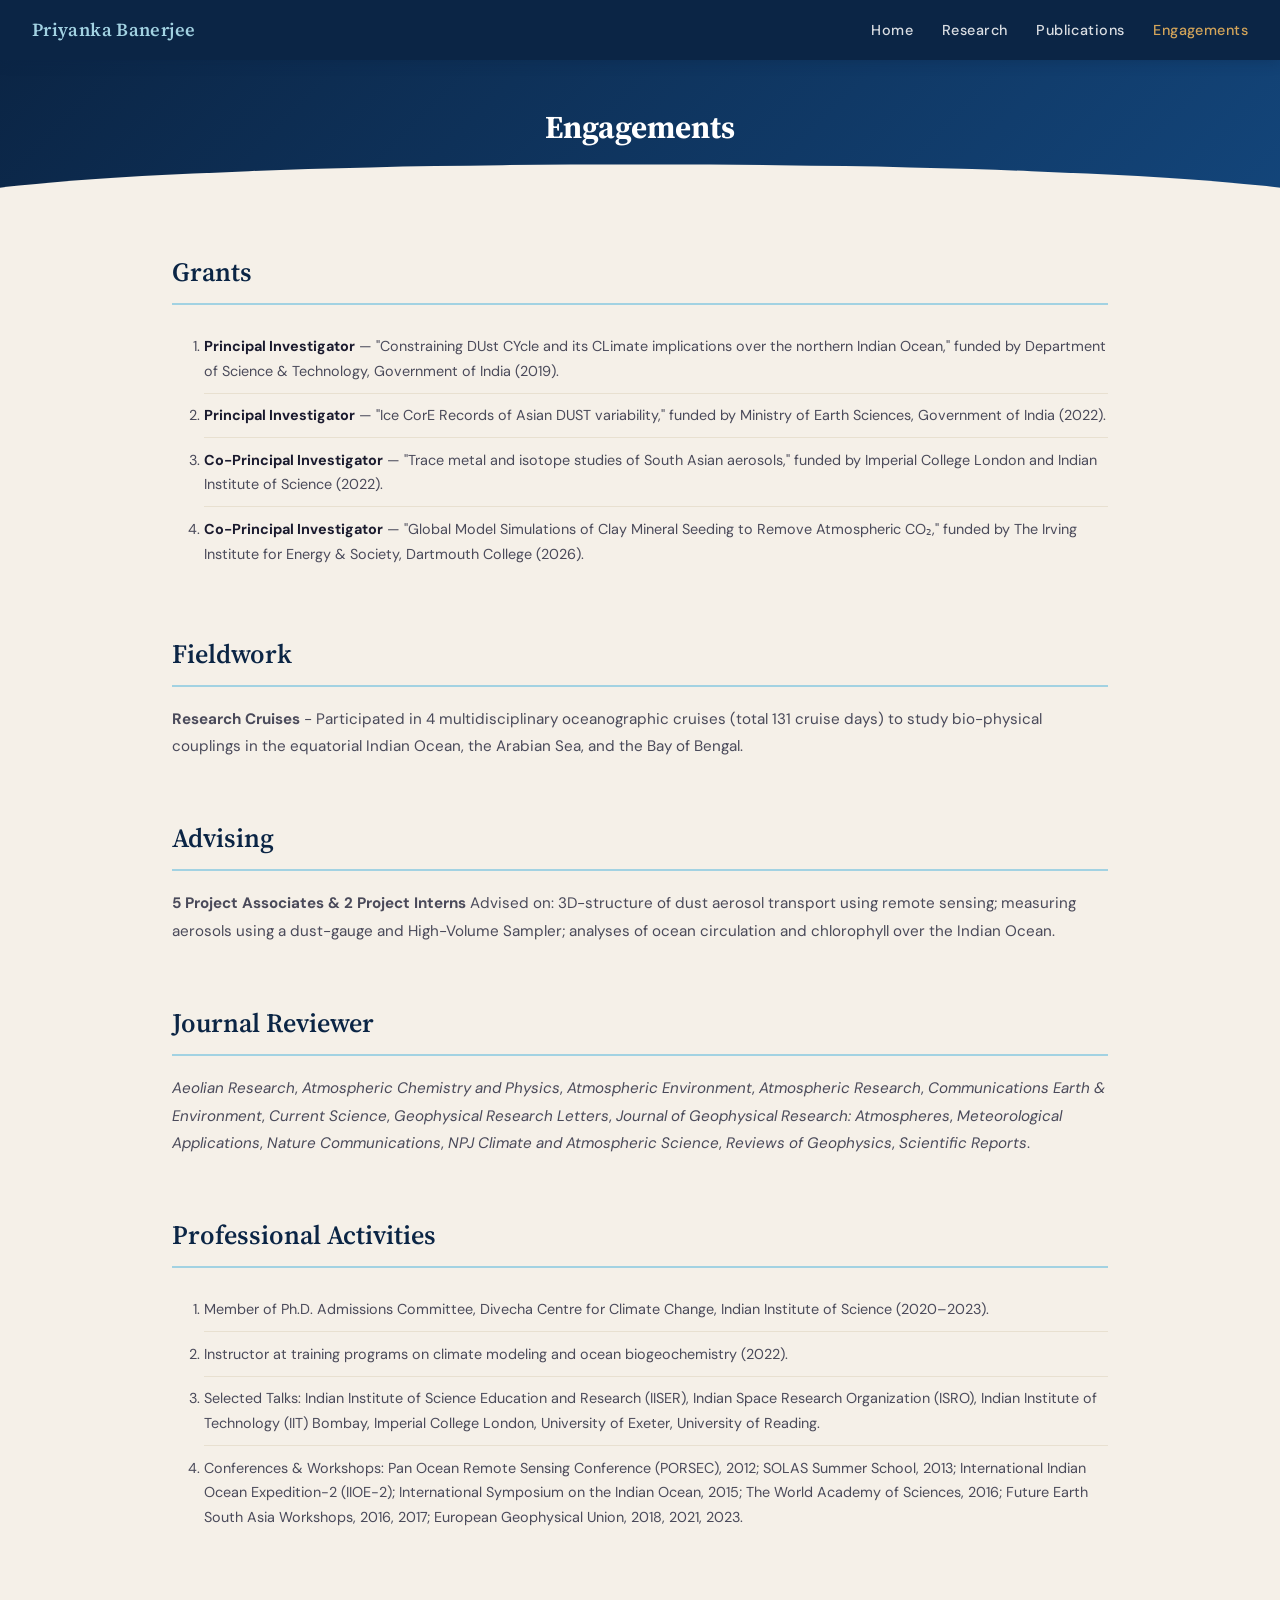
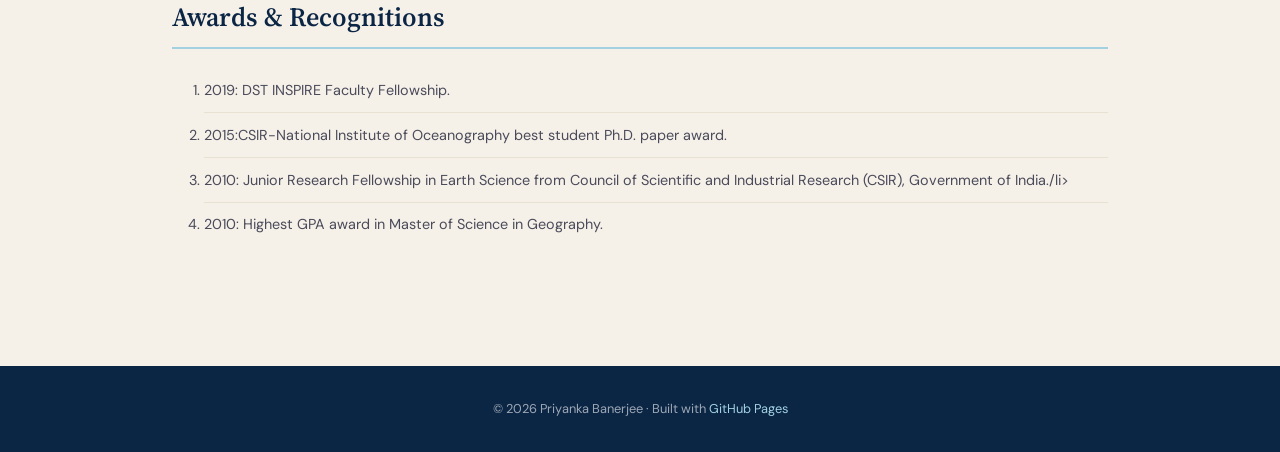
==== engagements.html @ dc3f3c4f "Add files via upload Website upload first version" ====
<!DOCTYPE html>
<html lang="en">
<head>
  <meta charset="UTF-8">
  <meta name="viewport" content="width=device-width, initial-scale=1.0">
  <title>Engagements — Priyanka Banerjee</title>
  <link rel="stylesheet" href="style.css">
</head>
<body>

<nav>
  <a href="index.html" class="site-title">Priyanka Banerjee</a>
  <ul>
    <li><a href="index.html">Home</a></li>
    <li><a href="research.html">Research</a></li>
    <li><a href="publications.html">Publications</a></li>
    <li><a href="engagements.html" class="active">Engagements</a></li>
  </ul>
</nav>

<div class="page-banner">
  <h1>Engagements</h1>
</div>

<main class="container">

<!-- ── Grants ── -->
<section>
  <h2>Grants</h2>
  <ol class="engagement-numbered">
    <li><strong>Principal Investigator</strong> — "Constraining DUst CYcle and its CLimate implications over the northern Indian Ocean," funded by Department of Science &amp; Technology, Government of India (2019).</li>
    <li><strong>Principal Investigator</strong> — "Ice CorE Records of Asian DUST variability," funded by Ministry of Earth Sciences, Government of India (2022).</li>
    <li><strong>Co-Principal Investigator</strong> — "Trace metal and isotope studies of South Asian aerosols," funded by Imperial College London and Indian Institute of Science (2022).</li>
    <li><strong>Co-Principal Investigator</strong> — "Global Model Simulations of Clay Mineral Seeding to Remove Atmospheric CO₂," funded by The Irving Institute for Energy &amp; Society, Dartmouth College (2026).</li>
  </ol>
</section>

<!-- ── Fieldwork ── -->
<section>
  <h2>Fieldwork</h2>
  <p>
    <strong>Research Cruises</strong> - Participated in 4 multidisciplinary oceanographic cruises (total 131 cruise days) to study bio-physical couplings in the equatorial Indian Ocean, the Arabian Sea, and the Bay of Bengal.
  </p>
</section>

<!-- ── Advising ── -->
<section>
  <h2>Advising</h2>
  <p>
    <strong>5 Project Associates &amp; 2 Project Interns</strong>
    Advised on: 3D-structure of dust aerosol transport using remote sensing; measuring aerosols using a dust-gauge and High-Volume Sampler; analyses of ocean circulation and chlorophyll over the Indian Ocean.
  </p>
</section>

<!-- ── Journal Reviewer ── -->
<section>
  <h2>Journal Reviewer</h2>
  <p>
    <em>Aeolian Research</em>, <em>Atmospheric Chemistry and Physics</em>, <em>Atmospheric Environment</em>, <em>Atmospheric Research</em>, <em>Communications Earth &amp; Environment</em>, <em>Current Science</em>, <em>Geophysical Research Letters</em>, <em>Journal of Geophysical Research: Atmospheres</em>, <em>Meteorological Applications</em>, <em>Nature Communications</em>, <em>NPJ Climate and Atmospheric Science</em>, <em>Reviews of Geophysics</em>, <em>Scientific Reports</em>.
  </p>
</section>

<!-- ── Professional Activities ── -->
<section>
  <h2>Professional Activities</h2>
  <ol class="engagement-numbered">
    <li>Member of Ph.D. Admissions Committee, Divecha Centre for Climate Change, Indian Institute of Science (2020–2023).</li>
    <li>Instructor at training programs on climate modeling and ocean biogeochemistry (2022).</li>
    <li>Selected Talks: Indian Institute of Science Education and Research (IISER), Indian Space Research Organization (ISRO), Indian Institute of Technology (IIT) Bombay, Imperial College London, University of Exeter, University of Reading.</li>
    <li>Conferences &amp; Workshops: Pan Ocean Remote Sensing Conference (PORSEC), 2012; SOLAS Summer School, 2013; International Indian Ocean Expedition-2 (IIOE-2); International Symposium on the Indian Ocean, 2015; The World Academy of Sciences, 2016; Future Earth South Asia Workshops, 2016, 2017; European Geophysical Union, 2018, 2021, 2023.</li>
  </ol>
</section>

<!-- ── Awards ── -->
<section>
  <h2>Awards &amp; Recognitions</h2>
  <ol class="engagement-numbered">
    <li>2019: DST INSPIRE Faculty Fellowship.</li>
    <li>2015:CSIR-National Institute of Oceanography best student Ph.D. paper award.</li>
    <li>2010: Junior Research Fellowship in Earth Science from Council of Scientific and Industrial Research (CSIR), Government of India./li>
    <li>2010: Highest GPA award in Master of Science in Geography.</li>
  </ol>
</section>

</main>

<footer>
  <p>
    &copy; 2026 Priyanka Banerjee · Built with <a href="https://pages.github.com/" target="_blank">GitHub Pages</a>
  </p>
</footer>

</body>
</html>
---- style.css ----
/* ═══════════════════════════════════════════
   Priyanka Banerjee — Personal Academic Site
   Shared Stylesheet
   ═══════════════════════════════════════════ */

@import url('https://fonts.googleapis.com/css2?family=Source+Serif+4:ital,opsz,wght@0,8..60,300;0,8..60,400;0,8..60,600;0,8..60,700;1,8..60,400&family=DM+Sans:wght@400;500;600&display=swap');

:root {
  --ocean-deep: #0b2545;
  --ocean-mid: #13457a;
  --ocean-light: #1b6ca8;
  --sea-foam: #a2d2e2;
  --sand: #f5f0e8;
  --sand-dark: #e8e0d0;
  --white: #ffffff;
  --text-primary: #1a1a2e;
  --text-secondary: #4a4a5a;
  --accent: #d4a55a;
  --accent-hover: #c4923a;
  --font-display: 'Source Serif 4', Georgia, serif;
  --font-body: 'DM Sans', 'Segoe UI', sans-serif;
}

* { margin: 0; padding: 0; box-sizing: border-box; }
html { scroll-behavior: smooth; }

body {
  font-family: var(--font-body);
  color: var(--text-primary);
  background: var(--sand);
  line-height: 1.7;
}

/* ── Navigation ── */
nav {
  position: sticky;
  top: 0;
  z-index: 100;
  background: var(--ocean-deep);
  padding: 0 2rem;
  display: flex;
  align-items: center;
  justify-content: space-between;
  height: 60px;
  box-shadow: 0 2px 12px rgba(11,37,69,0.3);
}
nav .site-title {
  font-family: var(--font-display);
  font-weight: 600;
  font-size: 1.15rem;
  color: var(--sea-foam);
  text-decoration: none;
  letter-spacing: 0.02em;
}
nav ul {
  list-style: none;
  display: flex;
  gap: 1.8rem;
}
nav ul li a {
  color: rgba(255,255,255,0.85);
  text-decoration: none;
  font-size: 0.9rem;
  font-weight: 500;
  letter-spacing: 0.03em;
  transition: color 0.2s;
}
nav ul li a:hover,
nav ul li a.active { color: var(--accent); }

/* ── Hero (home page) ── */
.hero {
  position: relative;
  background: linear-gradient(135deg, var(--ocean-deep) 0%, var(--ocean-mid) 40%, var(--ocean-light) 100%);
  min-height: 340px;
  display: flex;
  align-items: center;
  overflow: hidden;
}
.hero::before {
  content: '';
  position: absolute;
  inset: 0;
  background:
    radial-gradient(ellipse 80% 60% at 70% 80%, rgba(162,210,226,0.15), transparent),
    radial-gradient(ellipse 50% 40% at 20% 30%, rgba(212,165,90,0.08), transparent);
}
.hero::after {
  content: '';
  position: absolute;
  bottom: -2px;
  left: 0;
  width: 100%;
  height: 60px;
  background: var(--sand);
  clip-path: ellipse(55% 100% at 50% 100%);
}
.hero-content {
  position: relative;
  z-index: 1;
  max-width: 1100px;
  margin: 0 auto;
  padding: 3rem 2rem;
  display: flex;
  align-items: center;
  gap: 3rem;
}
.hero-photo {
  flex-shrink: 0;
  width: 180px;
  height: 180px;
  border-radius: 50%;
  border: 4px solid rgba(255,255,255,0.25);
  object-fit: cover;
  background: linear-gradient(135deg, var(--sea-foam), var(--ocean-mid));
  display: flex;
  align-items: center;
  justify-content: center;
  color: rgba(255,255,255,0.6);
  font-size: 0.75rem;
  font-family: var(--font-body);
  text-align: center;
}
.hero-text h1 {
  font-family: var(--font-display);
  font-weight: 700;
  font-size: 2.4rem;
  color: var(--white);
  margin-bottom: 0.3rem;
  line-height: 1.2;
}
.hero-text .subtitle {
  font-size: 1.1rem;
  color: var(--sea-foam);
  font-weight: 400;
  margin-bottom: 1rem;
}
.hero-text p {
  color: rgba(255,255,255,0.82);
  font-size: 0.95rem;
  max-width: 540px;
  line-height: 1.7;
}
.hero-links {
  margin-top: 1.2rem;
  display: flex;
  gap: 1rem;
  flex-wrap: wrap;
}
.hero-links a {
  color: var(--accent);
  text-decoration: none;
  font-size: 0.85rem;
  font-weight: 600;
  letter-spacing: 0.04em;
  padding: 0.35rem 0.7rem;
  border: 1.5px solid rgba(212,165,90,0.5);
  border-radius: 4px;
  transition: all 0.2s;
}
.hero-links a:hover {
  background: var(--accent);
  color: var(--ocean-deep);
  border-color: var(--accent);
}

/* ── Page Banner (subpages) ── */
.page-banner {
  background: linear-gradient(135deg, var(--ocean-deep), var(--ocean-mid));
  padding: 2.5rem 2rem 3rem;
  text-align: center;
  position: relative;
}
.page-banner::after {
  content: '';
  position: absolute;
  bottom: -2px;
  left: 0;
  width: 100%;
  height: 40px;
  background: var(--sand);
  clip-path: ellipse(55% 100% at 50% 100%);
}
.page-banner h1 {
  font-family: var(--font-display);
  font-weight: 700;
  font-size: 2rem;
  color: var(--white);
}
.page-banner p {
  color: var(--sea-foam);
  font-size: 0.95rem;
  margin-top: 0.4rem;
}

/* ── Main Layout ── */
.container {
  max-width: 1000px;
  margin: 0 auto;
  padding: 3rem 2rem 4rem;
}

section { margin-bottom: 3.5rem; }

section h2 {
  font-family: var(--font-display);
  font-weight: 600;
  font-size: 1.65rem;
  color: var(--ocean-deep);
  margin-bottom: 1.2rem;
  padding-bottom: 0.5rem;
  border-bottom: 2px solid var(--sea-foam);
}

section p, section li {
  font-size: 0.95rem;
  color: var(--text-secondary);
  line-height: 1.8;
}

/* ── Research Cards (home page summary) ── */
.research-grid {
  display: grid;
  grid-template-columns: 1fr 1fr;
  gap: 1.5rem;
  margin-top: 1rem;
}
.research-card {
  background: var(--white);
  border-radius: 8px;
  padding: 1.5rem;
  border-left: 4px solid var(--ocean-light);
  box-shadow: 0 2px 8px rgba(11,37,69,0.06);
  transition: transform 0.2s, box-shadow 0.2s;
  text-decoration: none;
  color: inherit;
  display: block;
}
.research-card:hover {
  transform: translateY(-2px);
  box-shadow: 0 4px 16px rgba(11,37,69,0.1);
}
.research-card h3 {
  font-family: var(--font-display);
  font-weight: 600;
  font-size: 1.05rem;
  color: var(--ocean-deep);
  margin-bottom: 0.5rem;
}
.research-card p {
  font-size: 0.88rem;
  line-height: 1.65;
}
.research-card .read-more {
  display: inline-block;
  margin-top: 0.7rem;
  font-size: 0.82rem;
  font-weight: 600;
  color: var(--ocean-light);
  letter-spacing: 0.03em;
}

/* ── Research Theme Block (research.html) ── */
.research-theme {
  background: var(--white);
  border-radius: 10px;
  padding: 2rem;
  margin-bottom: 2.5rem;
  box-shadow: 0 2px 10px rgba(11,37,69,0.06);
}
.research-theme h3 {
  font-family: var(--font-display);
  font-weight: 600;
  font-size: 1.3rem;
  color: var(--ocean-deep);
  margin-bottom: 1rem;
  padding-bottom: 0.4rem;
  border-bottom: 2px solid var(--sea-foam);
}
.research-theme p {
  font-size: 0.93rem;
  color: var(--text-secondary);
  line-height: 1.8;
  margin-bottom: 1rem;
}
.research-theme .diagram-container {
  margin: 1.5rem 0;
  background: linear-gradient(135deg, #f8fbfd, #eef5f9);
  border: 1px solid var(--sand-dark);
  border-radius: 8px;
  padding: 1.5rem;
  text-align: center;
}
.research-theme .diagram-container svg,
.research-theme .diagram-container img {
  max-width: 100%;
  height: auto;
  border-radius: 6px;
  display: block;
  margin: 0 auto;
}
.research-theme .diagram-caption {
  font-size: 0.82rem;
  color: var(--text-secondary);
  font-style: italic;
  margin-top: 0.7rem;
  text-align: center;
}
.research-theme .key-pubs {
  margin-top: 1rem;
  padding-top: 0.8rem;
  border-top: 1px solid var(--sand-dark);
}
.research-theme .key-pubs h4 {
  font-size: 0.85rem;
  font-weight: 600;
  color: var(--ocean-mid);
  margin-bottom: 0.4rem;
  text-transform: uppercase;
  letter-spacing: 0.05em;
}
.research-theme .key-pubs ul {
  list-style: none;
}
.research-theme .key-pubs li {
  font-size: 0.85rem;
  padding: 0.3rem 0;
  line-height: 1.5;
}
.research-theme .key-pubs a {
  color: var(--ocean-light);
  text-decoration: none;
}
.research-theme .key-pubs a:hover { text-decoration: underline; }

/* ── Publications ── */
.pub-year {
  font-family: var(--font-display);
  font-weight: 600;
  font-size: 1.1rem;
  color: var(--ocean-mid);
  margin-top: 1.5rem;
  margin-bottom: 0.6rem;
}
.pub-list { list-style: none; }
.pub-list li {
  padding: 0.7rem 0;
  border-bottom: 1px solid var(--sand-dark);
  font-size: 0.9rem;
  line-height: 1.65;
}
.pub-list li:last-child { border-bottom: none; }
.pub-list .pub-title {
  font-weight: 600;
  color: var(--text-primary);
}
.pub-list .pub-journal {
  font-style: italic;
  color: var(--text-secondary);
}
.pub-list a {
  color: var(--ocean-light);
  text-decoration: none;
  font-weight: 500;
}
.pub-list a:hover { text-decoration: underline; }

/* ── Numbered publication list ── */
.pub-numbered {
  list-style: decimal;
  padding-left: 2rem;
  counter-reset: none;
}
.pub-numbered li {
  padding: 0.7rem 0;
  border-bottom: 1px solid var(--sand-dark);
  font-size: 0.9rem;
  line-height: 1.7;
  color: var(--text-secondary);
}
.pub-numbered li:last-child { border-bottom: none; }
.pub-numbered li strong {
  color: var(--text-primary);
}
.pub-numbered li em {
  color: var(--text-secondary);
}

/* ── Engagements ── */
.engagement-list {
  list-style: none;
  display: grid;
  gap: 1rem;
}
.engagement-list li {
  background: var(--white);
  padding: 1rem 1.3rem;
  border-radius: 6px;
  display: flex;
  align-items: flex-start;
  gap: 1rem;
  box-shadow: 0 1px 4px rgba(11,37,69,0.05);
}
.engagement-icon {
  flex-shrink: 0;
  width: 36px;
  height: 36px;
  border-radius: 50%;
  background: var(--sea-foam);
  display: flex;
  align-items: center;
  justify-content: center;
  font-size: 1rem;
  color: var(--ocean-deep);
}
.engagement-list li strong {
  display: block;
  font-size: 0.92rem;
  color: var(--ocean-deep);
  margin-bottom: 0.15rem;
}
.engagement-list li span {
  font-size: 0.85rem;
  color: var(--text-secondary);
}

/* ── Numbered engagement lists (grants, activities) ── */
.engagement-numbered {
  list-style: decimal;
  padding-left: 2rem;
}
.engagement-numbered li {
  padding: 0.6rem 0;
  border-bottom: 1px solid var(--sand-dark);
  font-size: 0.9rem;
  line-height: 1.7;
  color: var(--text-secondary);
}
.engagement-numbered li:last-child { border-bottom: none; }
.engagement-numbered li strong {
  color: var(--text-primary);
}

/* ── Footer ── */
footer {
  background: var(--ocean-deep);
  color: rgba(255,255,255,0.6);
  text-align: center;
  padding: 2rem;
  font-size: 0.8rem;
}
footer a {
  color: var(--sea-foam);
  text-decoration: none;
}
footer a:hover { color: var(--accent); }

/* ── Responsive ── */
@media (max-width: 768px) {
  .hero-content { flex-direction: column; text-align: center; gap: 1.5rem; }
  .hero-text h1 { font-size: 1.8rem; }
  .hero-links { justify-content: center; }
  .research-grid { grid-template-columns: 1fr; }
  nav ul { gap: 1rem; }
  nav ul li a { font-size: 0.8rem; }
  .research-theme { padding: 1.3rem; }
}
@media (max-width: 480px) {
  nav { flex-direction: column; height: auto; padding: 0.8rem 1rem; gap: 0.5rem; }
  nav ul { gap: 0.8rem; }
  .hero-photo { width: 140px; height: 140px; }
}
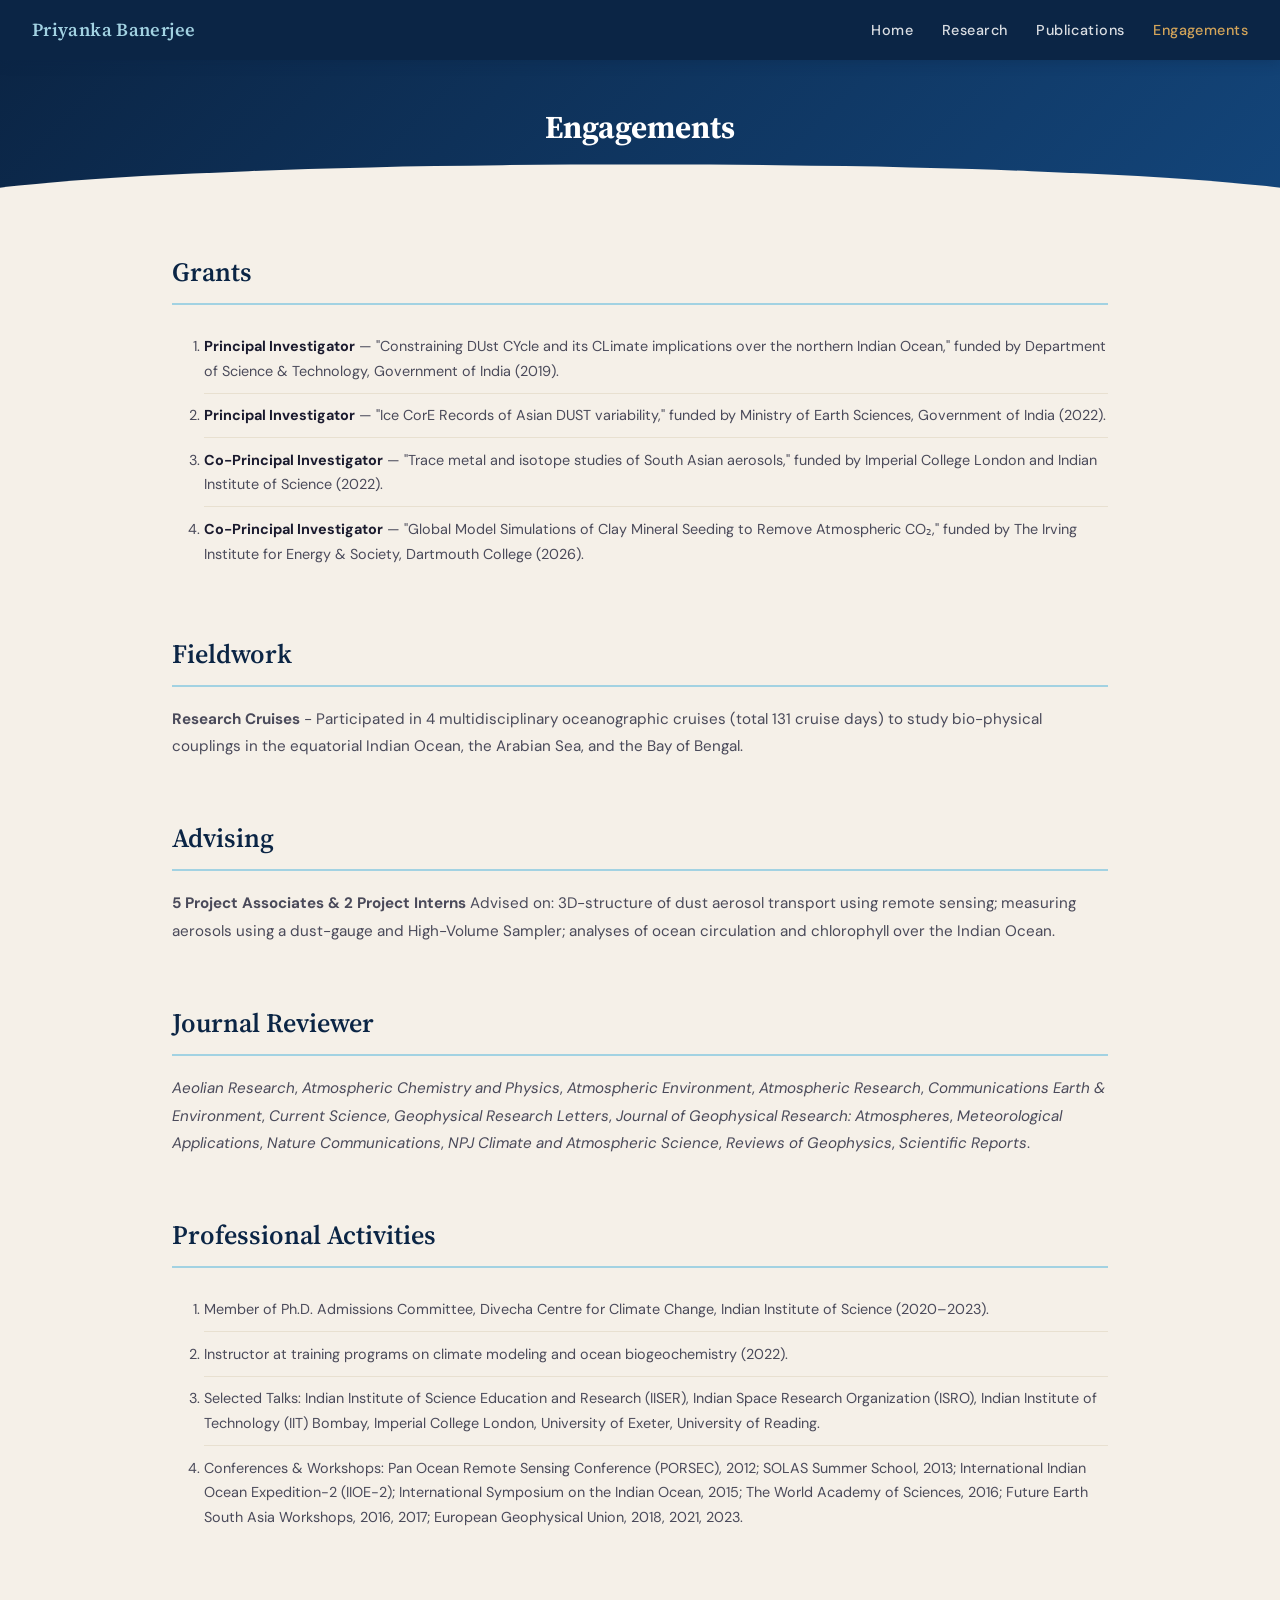
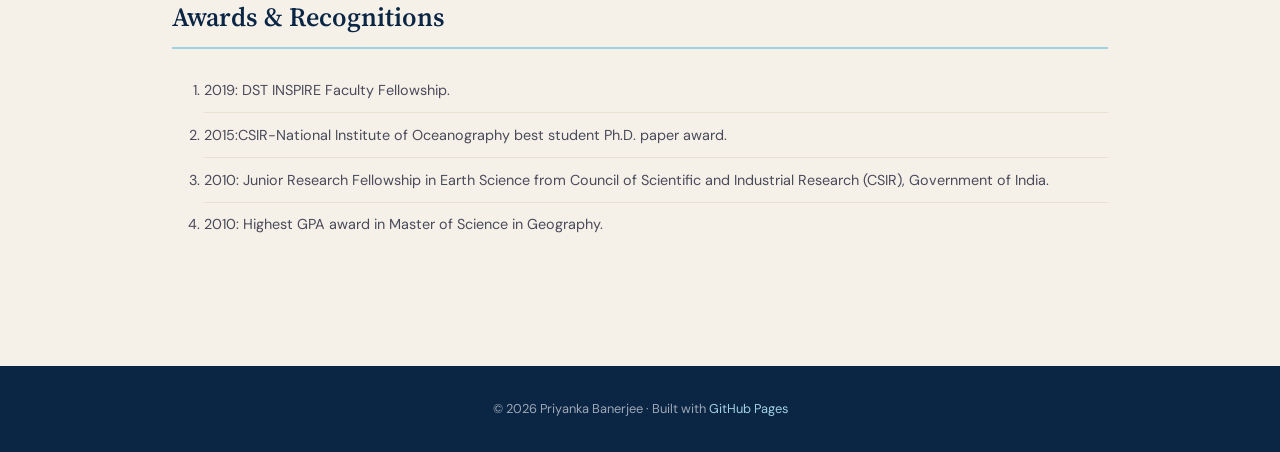
==== commit 56e4e02b: "Update engagements.html" ====
--- a/engagements.html
+++ b/engagements.html
@@ -77,7 +77,7 @@
   <ol class="engagement-numbered">
     <li>2019: DST INSPIRE Faculty Fellowship.</li>
     <li>2015:CSIR-National Institute of Oceanography best student Ph.D. paper award.</li>
-    <li>2010: Junior Research Fellowship in Earth Science from Council of Scientific and Industrial Research (CSIR), Government of India./li>
+    <li>2010: Junior Research Fellowship in Earth Science from Council of Scientific and Industrial Research (CSIR), Government of India.</li>
     <li>2010: Highest GPA award in Master of Science in Geography.</li>
   </ol>
 </section>
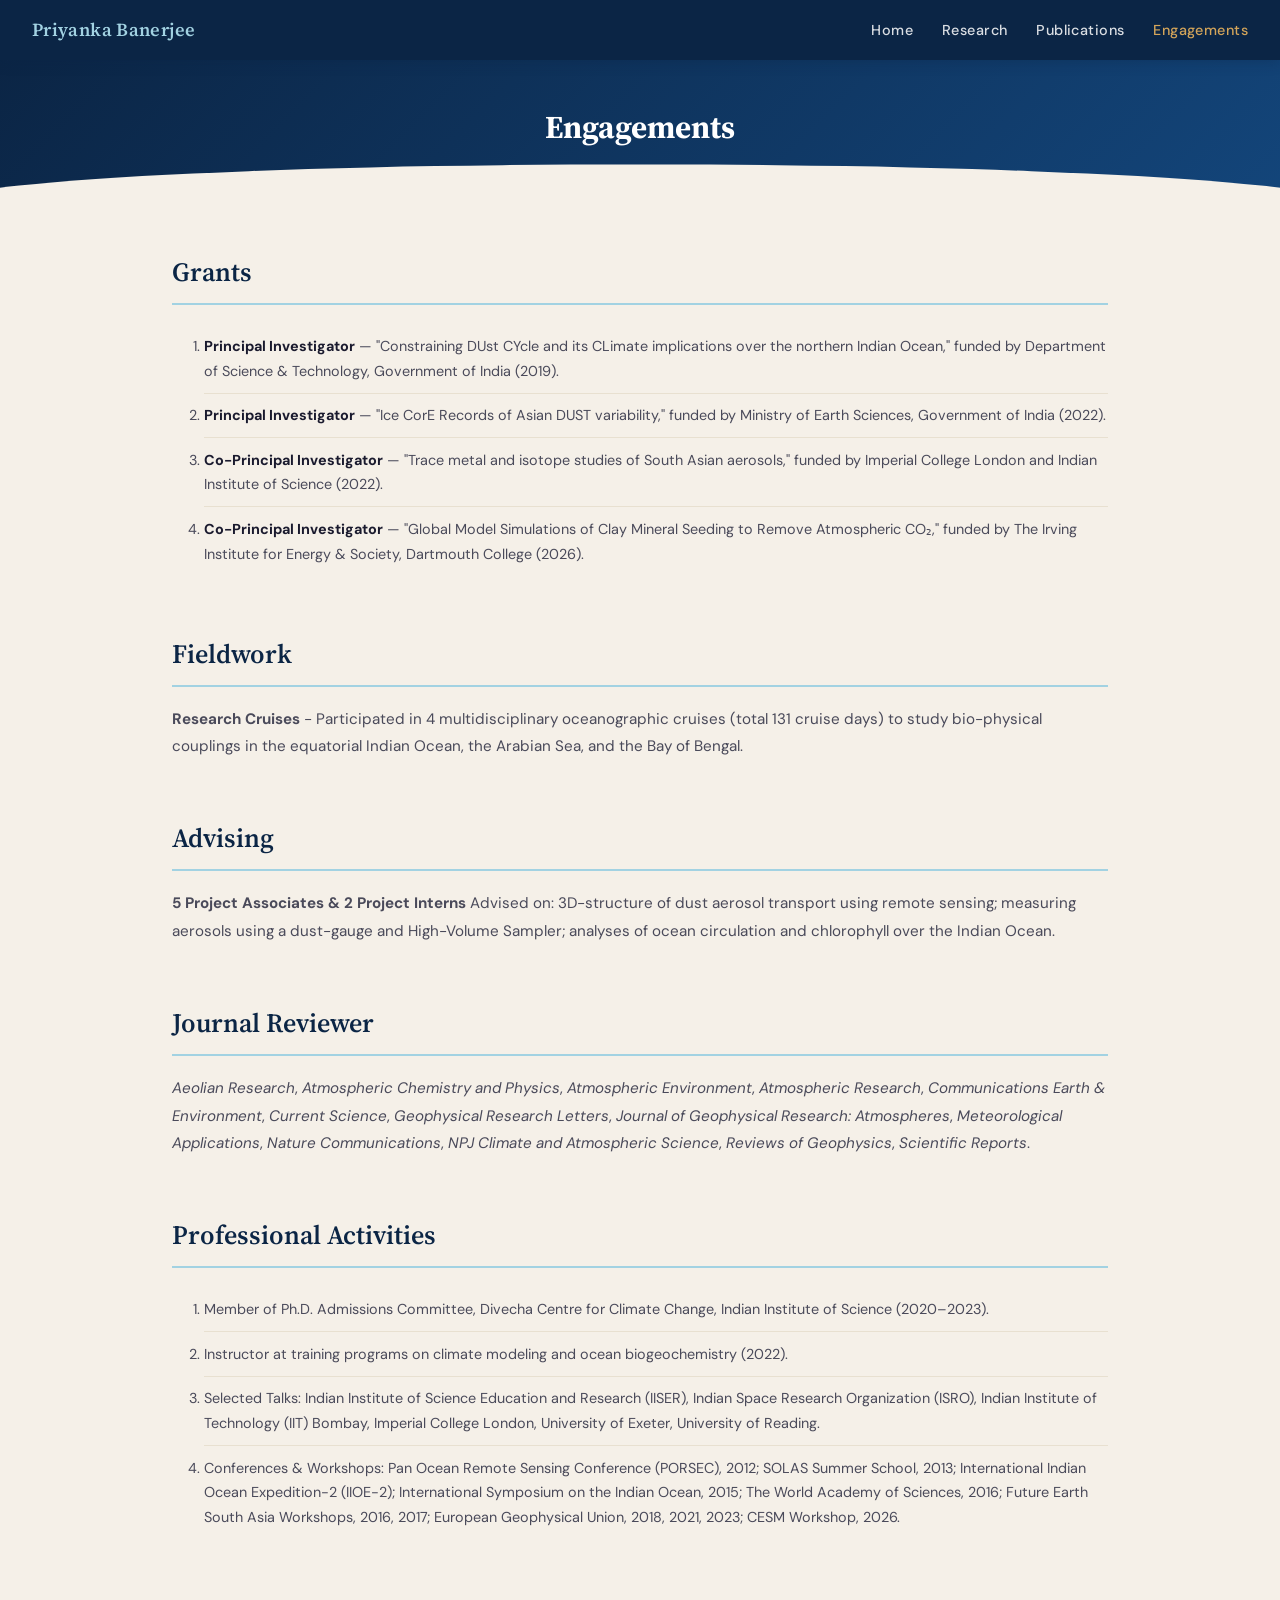
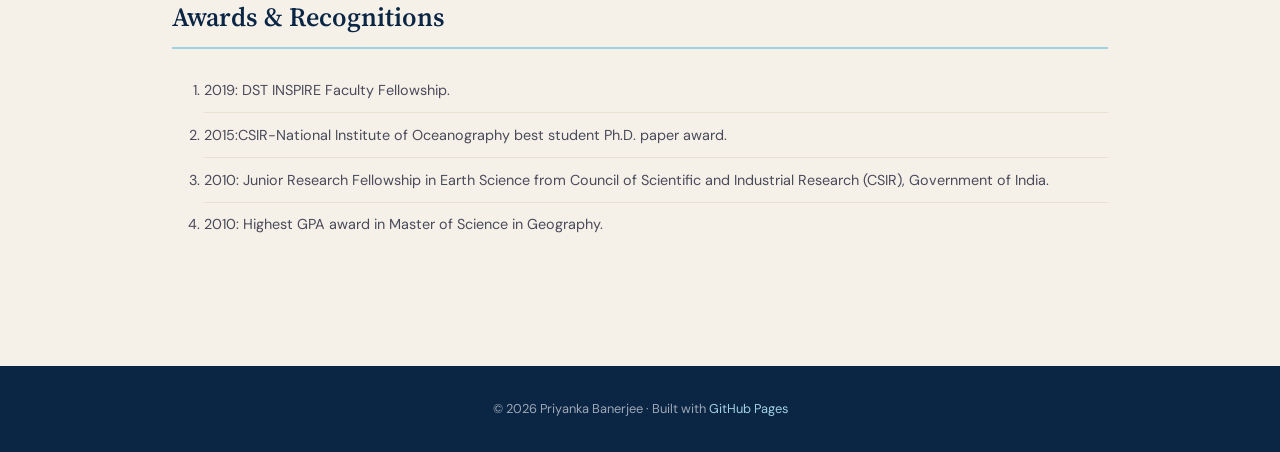
==== commit dbccd29e: "Update engagements.html" ====
--- a/engagements.html
+++ b/engagements.html
@@ -67,7 +67,7 @@
     <li>Member of Ph.D. Admissions Committee, Divecha Centre for Climate Change, Indian Institute of Science (2020–2023).</li>
     <li>Instructor at training programs on climate modeling and ocean biogeochemistry (2022).</li>
     <li>Selected Talks: Indian Institute of Science Education and Research (IISER), Indian Space Research Organization (ISRO), Indian Institute of Technology (IIT) Bombay, Imperial College London, University of Exeter, University of Reading.</li>
-    <li>Conferences &amp; Workshops: Pan Ocean Remote Sensing Conference (PORSEC), 2012; SOLAS Summer School, 2013; International Indian Ocean Expedition-2 (IIOE-2); International Symposium on the Indian Ocean, 2015; The World Academy of Sciences, 2016; Future Earth South Asia Workshops, 2016, 2017; European Geophysical Union, 2018, 2021, 2023.</li>
+    <li>Conferences &amp; Workshops: Pan Ocean Remote Sensing Conference (PORSEC), 2012; SOLAS Summer School, 2013; International Indian Ocean Expedition-2 (IIOE-2); International Symposium on the Indian Ocean, 2015; The World Academy of Sciences, 2016; Future Earth South Asia Workshops, 2016, 2017; European Geophysical Union, 2018, 2021, 2023; CESM Workshop, 2026.</li>
   </ol>
 </section>
 
